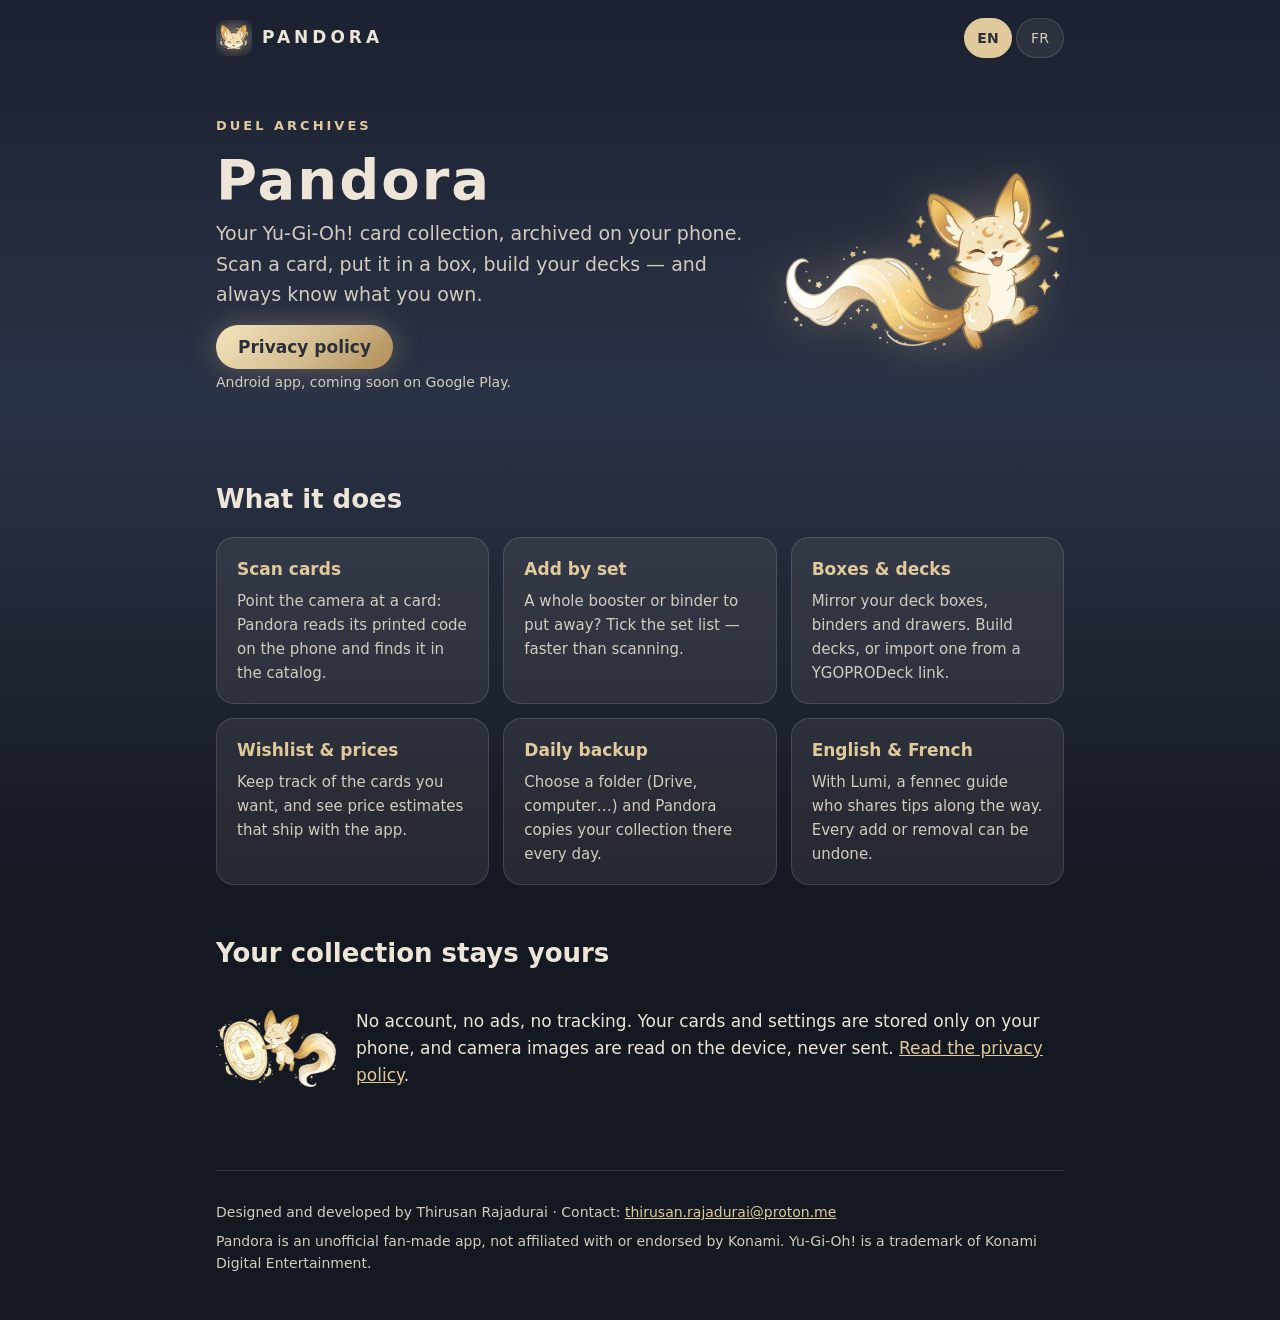
==== index.html @ 501cb51f "Pandora website and privacy policy" ====
<!doctype html>
<html lang="en" data-title-en="Pandora — Duel archives" data-title-fr="Pandora — Archives de duel">
<head>
  <meta charset="utf-8">
  <meta name="viewport" content="width=device-width, initial-scale=1">
  <title>Pandora — Duel archives</title>
  <meta name="description" content="Pandora is an Android app to archive your Yu-Gi-Oh! card collection: scan cards, sort them into boxes, build decks. No account, no ads, no tracking.">
  <meta property="og:title" content="Pandora — Duel archives">
  <meta property="og:description" content="Archive your Yu-Gi-Oh! card collection. No account, no ads, no tracking.">
  <meta property="og:image" content="assets/icon.png">
  <meta name="theme-color" content="#1b2130">
  <link rel="icon" href="assets/icon.png">
  <link rel="apple-touch-icon" href="assets/apple-touch-icon.png">
  <link rel="stylesheet" href="style.css">
  <script src="lang.js"></script>
</head>
<body>
  <div class="wrap">
    <header class="top">
      <a class="brand" href="./"><img src="assets/icon.png" alt=""><span>PANDORA</span></a>
      <div class="lang" role="group" aria-label="Language / Langue">
        <button type="button" data-set="en" aria-pressed="true">EN</button>
        <button type="button" data-set="fr" aria-pressed="false">FR</button>
      </div>
    </header>

    <main>
      <section class="hero">
        <div>
          <p class="eyebrow" data-lang="en">Duel archives</p>
          <p class="eyebrow" data-lang="fr">Archives de duel</p>
          <h1>Pandora</h1>
          <p class="lead" data-lang="en">Your Yu-Gi-Oh! card collection, archived on your phone. Scan a card, put it in a box, build your decks — and always know what you own.</p>
          <p class="lead" data-lang="fr">Votre collection de cartes Yu-Gi-Oh!, archivée sur votre téléphone. Scannez une carte, rangez-la, construisez vos decks — et sachez toujours ce que vous possédez.</p>
          <a class="cta" href="privacy.html" data-lang="en">Privacy policy</a>
          <a class="cta" href="privacy.html" data-lang="fr">Politique de confidentialité</a>
          <p class="note" data-lang="en">Android app, coming soon on Google Play.</p>
          <p class="note" data-lang="fr">Application Android, bientôt sur Google Play.</p>
        </div>
        <img src="assets/lumi-07-celebration.webp" alt="Lumi, Pandora's fennec mascot, celebrating">
      </section>

      <section>
        <h2 data-lang="en">What it does</h2>
        <h2 data-lang="fr">Ce qu'elle fait</h2>
        <div class="grid">
          <div class="card">
            <h3 data-lang="en">Scan cards</h3><h3 data-lang="fr">Scanner les cartes</h3>
            <p data-lang="en">Point the camera at a card: Pandora reads its printed code on the phone and finds it in the catalog.</p>
            <p data-lang="fr">Visez une carte : Pandora lit son code imprimé sur le téléphone et la retrouve dans le catalogue.</p>
          </div>
          <div class="card">
            <h3 data-lang="en">Add by set</h3><h3 data-lang="fr">Ajouter par extension</h3>
            <p data-lang="en">A whole booster or binder to put away? Tick the set list — faster than scanning.</p>
            <p data-lang="fr">Un booster ou un classeur entier à ranger ? Cochez la liste de l'extension, c'est plus rapide que le scan.</p>
          </div>
          <div class="card">
            <h3 data-lang="en">Boxes &amp; decks</h3><h3 data-lang="fr">Rangements et decks</h3>
            <p data-lang="en">Mirror your deck boxes, binders and drawers. Build decks, or import one from a YGOPRODeck link.</p>
            <p data-lang="fr">Retrouvez vos deck boxes, classeurs et tiroirs. Construisez des decks, ou importez-en un depuis un lien YGOPRODeck.</p>
          </div>
          <div class="card">
            <h3 data-lang="en">Wishlist &amp; prices</h3><h3 data-lang="fr">Souhaits et prix</h3>
            <p data-lang="en">Keep track of the cards you want, and see price estimates that ship with the app.</p>
            <p data-lang="fr">Notez les cartes qui vous manquent et consultez des estimations de prix fournies avec l'app.</p>
          </div>
          <div class="card">
            <h3 data-lang="en">Daily backup</h3><h3 data-lang="fr">Sauvegarde quotidienne</h3>
            <p data-lang="en">Choose a folder (Drive, computer…) and Pandora copies your collection there every day.</p>
            <p data-lang="fr">Choisissez un dossier (Drive, ordinateur…) et Pandora y copie votre collection chaque jour.</p>
          </div>
          <div class="card">
            <h3 data-lang="en">English &amp; French</h3><h3 data-lang="fr">Français et anglais</h3>
            <p data-lang="en">With Lumi, a fennec guide who shares tips along the way. Every add or removal can be undone.</p>
            <p data-lang="fr">Avec Lumi, la mascotte fennec, qui donne des astuces en chemin. Chaque ajout ou retrait peut être annulé.</p>
          </div>
        </div>
      </section>

      <section>
        <h2 data-lang="en">Your collection stays yours</h2>
        <h2 data-lang="fr">Votre collection reste à vous</h2>
        <div class="privacy-band">
          <img src="assets/lumi-08-invocation-scan.webp" alt="">
          <div>
            <p data-lang="en">No account, no ads, no tracking. Your cards and settings are stored only on your phone, and camera images are read on the device, never sent. <a href="privacy.html">Read the privacy policy</a>.</p>
            <p data-lang="fr">Ni compte, ni publicité, ni suivi. Vos cartes et réglages restent sur votre téléphone, et les images de la caméra sont lues sur l'appareil, jamais envoyées. <a href="privacy.html">Lire la politique de confidentialité</a>.</p>
          </div>
        </div>
      </section>
    </main>

    <footer>
      <p data-lang="en">Designed and developed by Thirusan Rajadurai · Contact: <a href="mailto:thirusan.rajadurai@proton.me">thirusan.rajadurai@proton.me</a></p>
      <p data-lang="fr">Conçue et développée par Thirusan Rajadurai · Contact : <a href="mailto:thirusan.rajadurai@proton.me">thirusan.rajadurai@proton.me</a></p>
      <p data-lang="en">Pandora is an unofficial fan-made app, not affiliated with or endorsed by Konami. Yu-Gi-Oh! is a trademark of Konami Digital Entertainment.</p>
      <p data-lang="fr">Pandora est une application de fan non officielle, sans lien avec Konami. Yu-Gi-Oh! est une marque de Konami Digital Entertainment.</p>
    </footer>
  </div>
</body>
</html>
---- style.css ----
:root {
  --bg-top: #1b2130;
  --bg-mid: #2a3245;
  --bg-bottom: #141821;
  --text: #ece5d8;
  --text-2: #d2ccbf;
  --accent: #e0ca9c;
  --gold: #d3bc8e;
  --on-accent: #2a2f3b;
  --glass: rgba(236, 229, 216, 0.08);
  --line: rgba(236, 229, 216, 0.14);
}

* { box-sizing: border-box; }

html { background: var(--bg-bottom); }

body {
  margin: 0;
  min-height: 100vh;
  color: var(--text);
  font: 17px/1.6 Inter, system-ui, -apple-system, "Segoe UI", Roboto, sans-serif;
  background: linear-gradient(180deg, var(--bg-top) 0%, var(--bg-mid) 45%, var(--bg-bottom) 100%) fixed;
}

a { color: var(--accent); }
a:hover { color: #f4e4bd; }

.wrap { max-width: 880px; margin: 0 auto; padding: 0 16px; }

header.top {
  display: flex; align-items: center; justify-content: space-between; gap: 12px;
  padding: 18px 0;
}
.brand { display: flex; align-items: center; gap: 10px; color: var(--text); text-decoration: none; }
.brand img { width: 36px; height: 36px; border-radius: 9px; }
.brand span { font-weight: 700; letter-spacing: 4px; }

.lang { display: flex; gap: 4px; }
.lang button {
  min-width: 48px; min-height: 40px; padding: 0 10px;
  background: var(--glass); color: var(--text-2);
  border: 1px solid var(--line); border-radius: 999px;
  font: inherit; font-size: 14px; cursor: pointer;
}
.lang button[aria-pressed="true"] { background: var(--accent); color: var(--on-accent); border-color: var(--accent); font-weight: 600; }

.hero { display: grid; grid-template-columns: 1fr auto; gap: 32px; align-items: center; padding: 40px 0 24px; }
.hero h1 { font-size: clamp(36px, 7vw, 56px); line-height: 1.1; margin: 0 0 8px; letter-spacing: 2px; }
.eyebrow { color: var(--accent); letter-spacing: 3px; font-size: 13px; font-weight: 600; text-transform: uppercase; margin: 0 0 12px; }
.lead { color: var(--text-2); font-size: 19px; margin: 0 0 24px; max-width: 32em; }
.hero img { width: min(280px, 38vw); height: auto; filter: drop-shadow(0 0 24px rgba(211, 188, 142, 0.35)); }

.cta {
  display: inline-block; padding: 12px 22px; min-height: 48px;
  border-radius: 999px; text-decoration: none; font-weight: 600;
  color: var(--on-accent);
  background: linear-gradient(135deg, #f4e4bd, #d3bc8e 55%, #b08d57);
  box-shadow: 0 0 28px rgba(211, 188, 142, 0.35);
}
.cta:hover { color: var(--on-accent); }
.note { color: var(--text-2); font-size: 14px; margin-top: 10px; }

h2 { font-size: 26px; margin: 48px 0 16px; }
h3 { font-size: 18px; margin: 28px 0 8px; color: var(--accent); }

.grid { display: grid; grid-template-columns: repeat(auto-fit, minmax(240px, 1fr)); gap: 14px; }
.card { background: var(--glass); border: 1px solid var(--line); border-radius: 18px; padding: 18px 20px; }
.card h3 { margin: 0 0 6px; font-size: 17px; }
.card p { margin: 0; color: var(--text-2); font-size: 15px; }

.privacy-band { display: flex; gap: 20px; align-items: center; }
.privacy-band img { width: 120px; height: auto; flex: none; }

.doc p, .doc li { color: var(--text-2); }
.doc strong { color: var(--text); }
.doc ul { padding-left: 1.2em; }
.doc li { margin: 6px 0; }
.doc { overflow-wrap: anywhere; }

footer { margin-top: 64px; padding: 24px 0 40px; border-top: 1px solid var(--line); color: var(--text-2); font-size: 14px; }
footer p { margin: 6px 0; }

[data-lang] { display: none; }
html[lang="en"] [data-lang="en"],
html[lang="fr"] [data-lang="fr"] { display: revert; }

@media (max-width: 640px) {
  .hero { grid-template-columns: 1fr; text-align: center; padding-top: 16px; }
  .hero img { order: -1; margin: 0 auto; width: 200px; }
  .lead { margin-left: auto; margin-right: auto; }
  .privacy-band { flex-direction: column; text-align: center; }
}
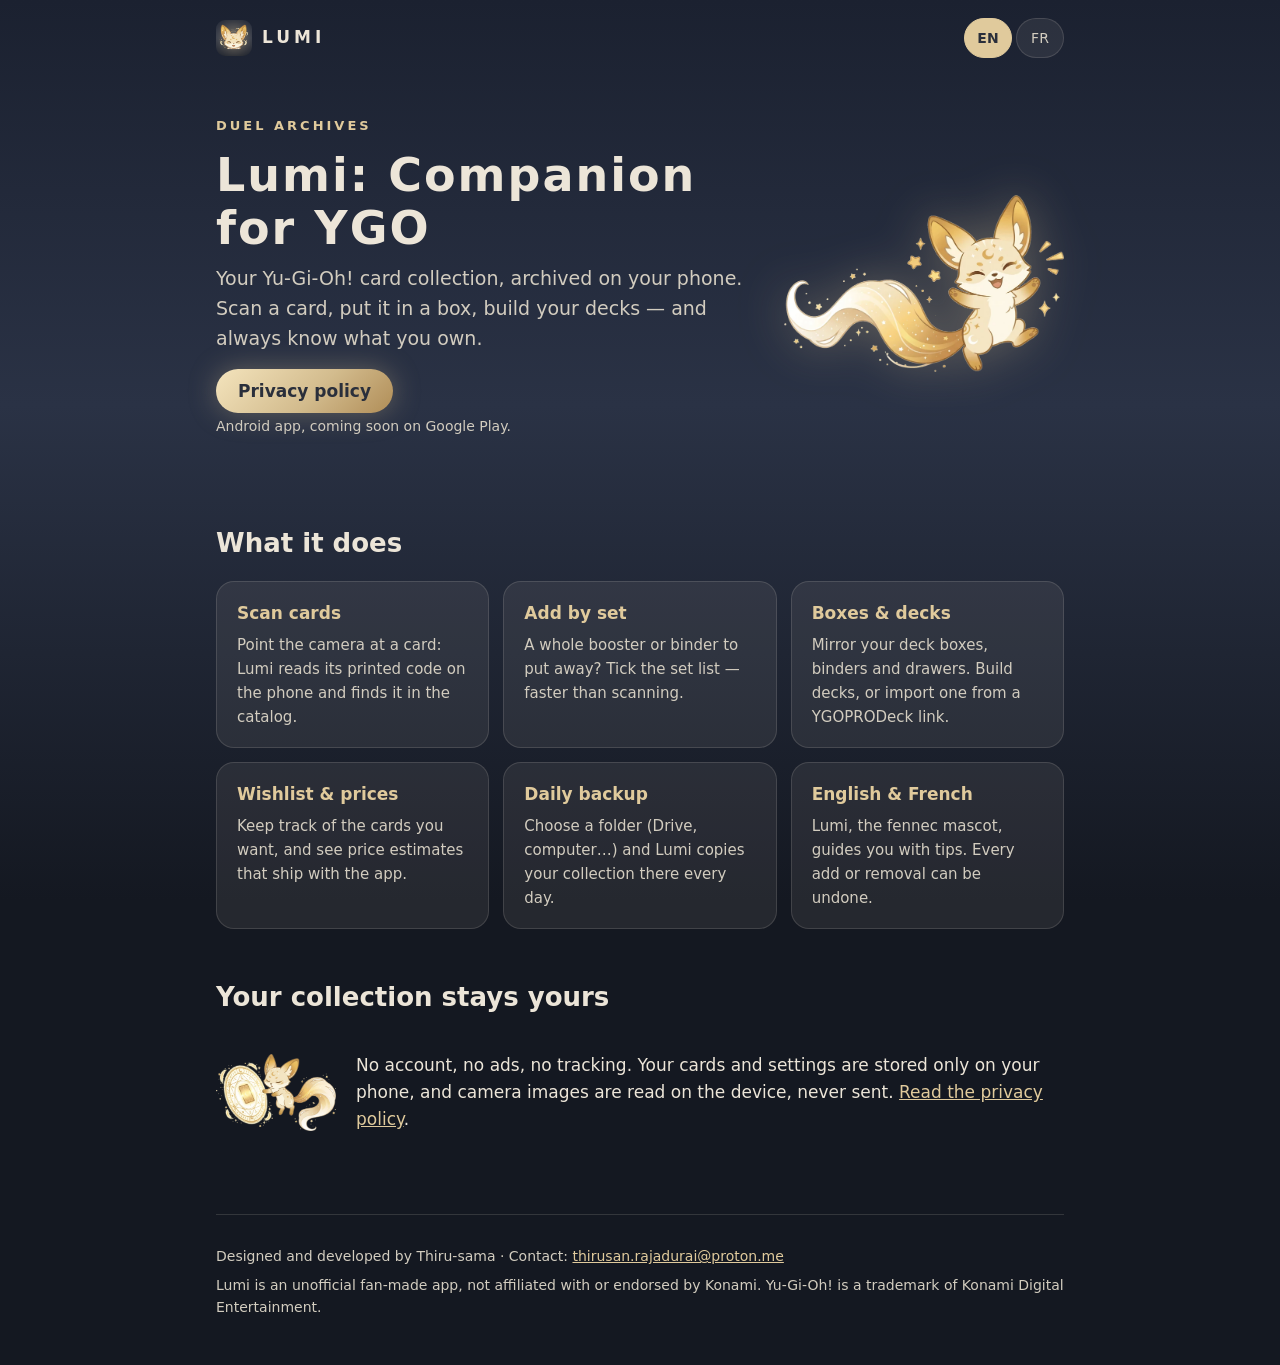
==== commit 25c01ff2: "Rename the app to Lumi : Compagnon pour YGO, by Thiru-sama" ====
--- a/index.html
+++ b/index.html
@@ -1,11 +1,11 @@
 <!doctype html>
-<html lang="en" data-title-en="Pandora — Duel archives" data-title-fr="Pandora — Archives de duel">
+<html lang="en" data-title-en="Lumi: Companion for YGO" data-title-fr="Lumi : Compagnon pour YGO">
 <head>
   <meta charset="utf-8">
   <meta name="viewport" content="width=device-width, initial-scale=1">
-  <title>Pandora — Duel archives</title>
-  <meta name="description" content="Pandora is an Android app to archive your Yu-Gi-Oh! card collection: scan cards, sort them into boxes, build decks. No account, no ads, no tracking.">
-  <meta property="og:title" content="Pandora — Duel archives">
+  <title>Lumi: Companion for YGO</title>
+  <meta name="description" content="Lumi: Companion for YGO is an Android app to archive your Yu-Gi-Oh! card collection: scan cards, sort them into boxes, build decks. No account, no ads, no tracking.">
+  <meta property="og:title" content="Lumi: Companion for YGO">
   <meta property="og:description" content="Archive your Yu-Gi-Oh! card collection. No account, no ads, no tracking.">
   <meta property="og:image" content="assets/icon.png">
   <meta name="theme-color" content="#1b2130">
@@ -17,7 +17,7 @@
 <body>
   <div class="wrap">
     <header class="top">
-      <a class="brand" href="./"><img src="assets/icon.png" alt=""><span>PANDORA</span></a>
+      <a class="brand" href="./"><img src="assets/icon.png" alt=""><span>LUMI</span></a>
       <div class="lang" role="group" aria-label="Language / Langue">
         <button type="button" data-set="en" aria-pressed="true">EN</button>
         <button type="button" data-set="fr" aria-pressed="false">FR</button>
@@ -29,7 +29,7 @@
         <div>
           <p class="eyebrow" data-lang="en">Duel archives</p>
           <p class="eyebrow" data-lang="fr">Archives de duel</p>
-          <h1>Pandora</h1>
+          <h1 data-lang="en">Lumi: Companion for YGO</h1><h1 data-lang="fr">Lumi : Compagnon pour YGO</h1>
           <p class="lead" data-lang="en">Your Yu-Gi-Oh! card collection, archived on your phone. Scan a card, put it in a box, build your decks — and always know what you own.</p>
           <p class="lead" data-lang="fr">Votre collection de cartes Yu-Gi-Oh!, archivée sur votre téléphone. Scannez une carte, rangez-la, construisez vos decks — et sachez toujours ce que vous possédez.</p>
           <a class="cta" href="privacy.html" data-lang="en">Privacy policy</a>
@@ -37,7 +37,7 @@
           <p class="note" data-lang="en">Android app, coming soon on Google Play.</p>
           <p class="note" data-lang="fr">Application Android, bientôt sur Google Play.</p>
         </div>
-        <img src="assets/lumi-07-celebration.webp" alt="Lumi, Pandora's fennec mascot, celebrating">
+        <img src="assets/lumi-07-celebration.webp" alt="Lumi, the fennec mascot, celebrating">
       </section>
 
       <section>
@@ -46,8 +46,8 @@
         <div class="grid">
           <div class="card">
             <h3 data-lang="en">Scan cards</h3><h3 data-lang="fr">Scanner les cartes</h3>
-            <p data-lang="en">Point the camera at a card: Pandora reads its printed code on the phone and finds it in the catalog.</p>
-            <p data-lang="fr">Visez une carte : Pandora lit son code imprimé sur le téléphone et la retrouve dans le catalogue.</p>
+            <p data-lang="en">Point the camera at a card: Lumi reads its printed code on the phone and finds it in the catalog.</p>
+            <p data-lang="fr">Visez une carte : Lumi lit son code imprimé sur le téléphone et la retrouve dans le catalogue.</p>
           </div>
           <div class="card">
             <h3 data-lang="en">Add by set</h3><h3 data-lang="fr">Ajouter par extension</h3>
@@ -66,13 +66,13 @@
           </div>
           <div class="card">
             <h3 data-lang="en">Daily backup</h3><h3 data-lang="fr">Sauvegarde quotidienne</h3>
-            <p data-lang="en">Choose a folder (Drive, computer…) and Pandora copies your collection there every day.</p>
-            <p data-lang="fr">Choisissez un dossier (Drive, ordinateur…) et Pandora y copie votre collection chaque jour.</p>
+            <p data-lang="en">Choose a folder (Drive, computer…) and Lumi copies your collection there every day.</p>
+            <p data-lang="fr">Choisissez un dossier (Drive, ordinateur…) et Lumi y copie votre collection chaque jour.</p>
           </div>
           <div class="card">
             <h3 data-lang="en">English &amp; French</h3><h3 data-lang="fr">Français et anglais</h3>
-            <p data-lang="en">With Lumi, a fennec guide who shares tips along the way. Every add or removal can be undone.</p>
-            <p data-lang="fr">Avec Lumi, la mascotte fennec, qui donne des astuces en chemin. Chaque ajout ou retrait peut être annulé.</p>
+            <p data-lang="en">Lumi, the fennec mascot, guides you with tips. Every add or removal can be undone.</p>
+            <p data-lang="fr">Lumi, la mascotte fennec, vous guide avec des astuces. Chaque ajout ou retrait peut être annulé.</p>
           </div>
         </div>
       </section>
@@ -91,10 +91,10 @@
     </main>
 
     <footer>
-      <p data-lang="en">Designed and developed by Thirusan Rajadurai · Contact: <a href="mailto:thirusan.rajadurai@proton.me">thirusan.rajadurai@proton.me</a></p>
-      <p data-lang="fr">Conçue et développée par Thirusan Rajadurai · Contact : <a href="mailto:thirusan.rajadurai@proton.me">thirusan.rajadurai@proton.me</a></p>
-      <p data-lang="en">Pandora is an unofficial fan-made app, not affiliated with or endorsed by Konami. Yu-Gi-Oh! is a trademark of Konami Digital Entertainment.</p>
-      <p data-lang="fr">Pandora est une application de fan non officielle, sans lien avec Konami. Yu-Gi-Oh! est une marque de Konami Digital Entertainment.</p>
+      <p data-lang="en">Designed and developed by Thiru-sama · Contact: <a href="mailto:thirusan.rajadurai@proton.me">thirusan.rajadurai@proton.me</a></p>
+      <p data-lang="fr">Conçue et développée par Thiru-sama · Contact : <a href="mailto:thirusan.rajadurai@proton.me">thirusan.rajadurai@proton.me</a></p>
+      <p data-lang="en">Lumi is an unofficial fan-made app, not affiliated with or endorsed by Konami. Yu-Gi-Oh! is a trademark of Konami Digital Entertainment.</p>
+      <p data-lang="fr">Lumi est une application de fan non officielle, sans lien avec Konami. Yu-Gi-Oh! est une marque de Konami Digital Entertainment.</p>
     </footer>
   </div>
 </body>
--- a/style.css
+++ b/style.css
@@ -46,7 +46,7 @@
 .lang button[aria-pressed="true"] { background: var(--accent); color: var(--on-accent); border-color: var(--accent); font-weight: 600; }
 
 .hero { display: grid; grid-template-columns: 1fr auto; gap: 32px; align-items: center; padding: 40px 0 24px; }
-.hero h1 { font-size: clamp(36px, 7vw, 56px); line-height: 1.1; margin: 0 0 8px; letter-spacing: 2px; }
+.hero h1 { font-size: clamp(32px, 5.5vw, 46px); line-height: 1.15; margin: 0 0 8px; letter-spacing: 2px; }
 .eyebrow { color: var(--accent); letter-spacing: 3px; font-size: 13px; font-weight: 600; text-transform: uppercase; margin: 0 0 12px; }
 .lead { color: var(--text-2); font-size: 19px; margin: 0 0 24px; max-width: 32em; }
 .hero img { width: min(280px, 38vw); height: auto; filter: drop-shadow(0 0 24px rgba(211, 188, 142, 0.35)); }
